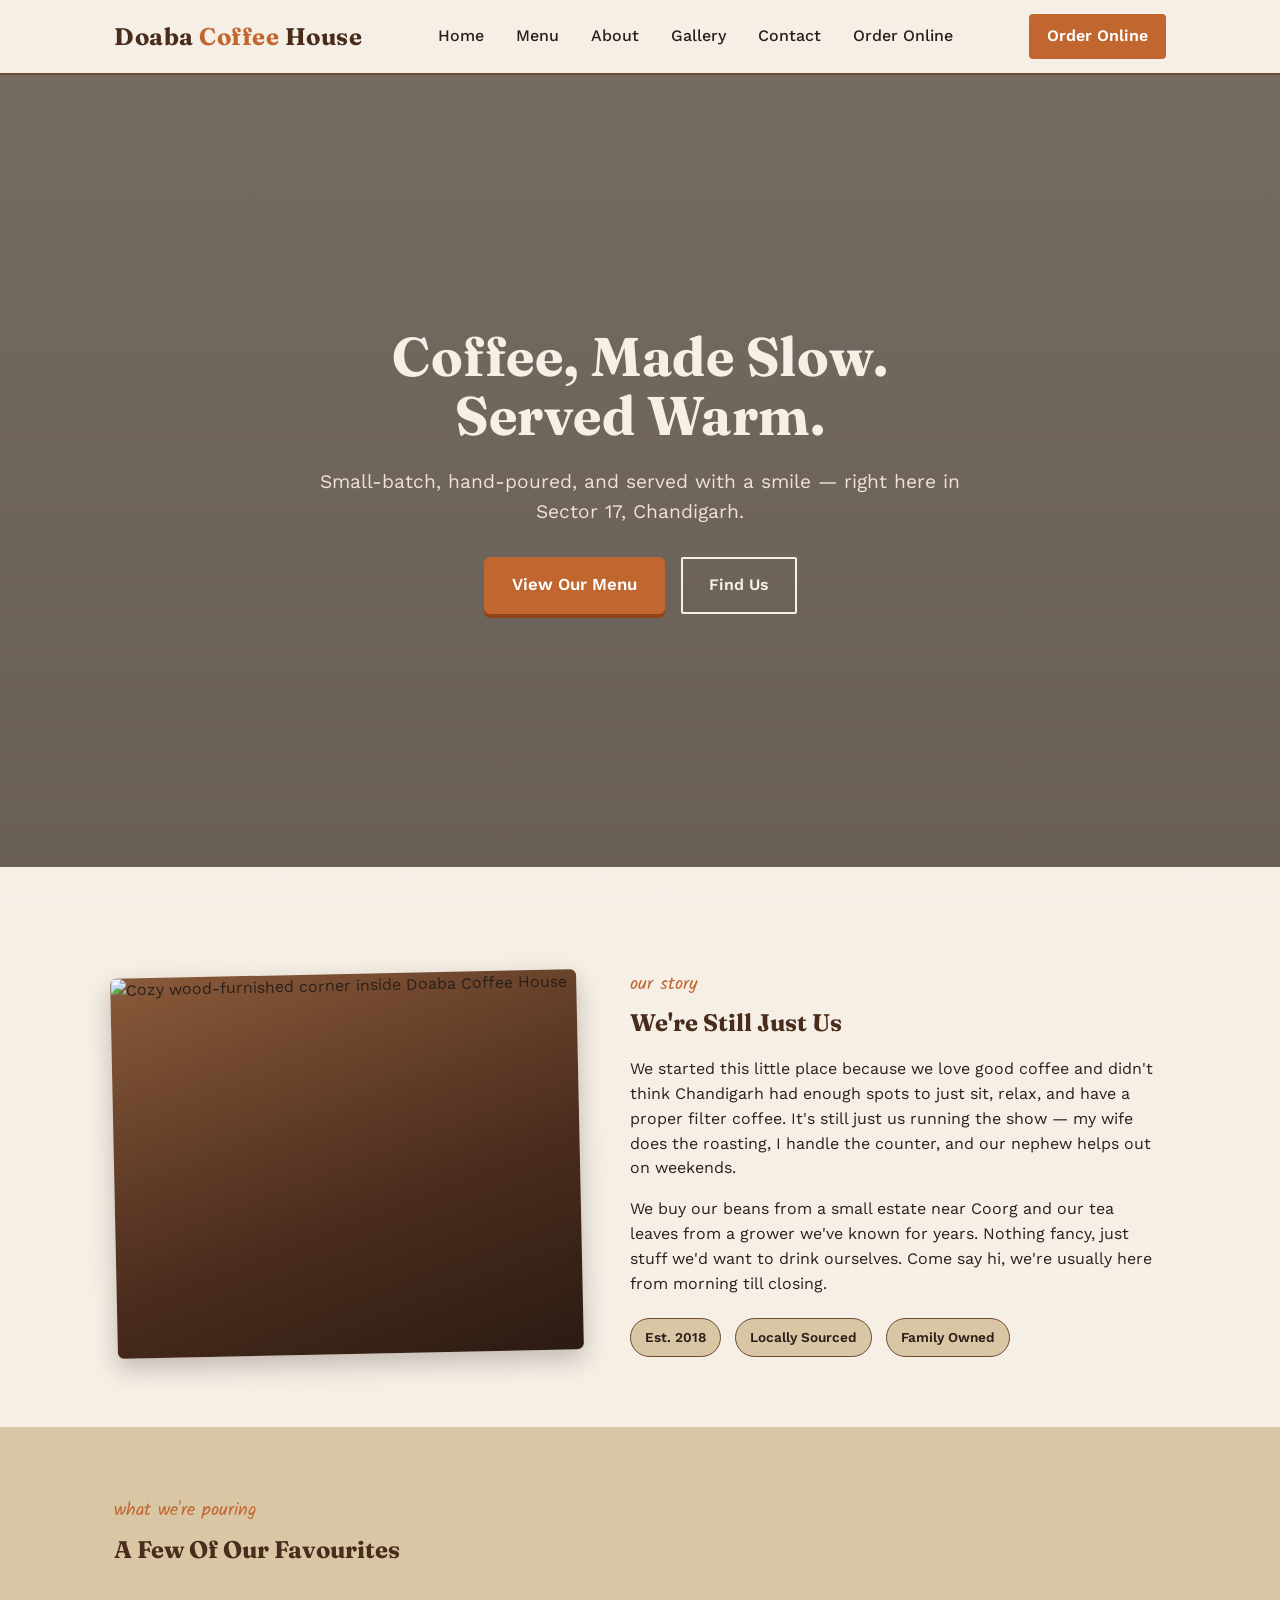
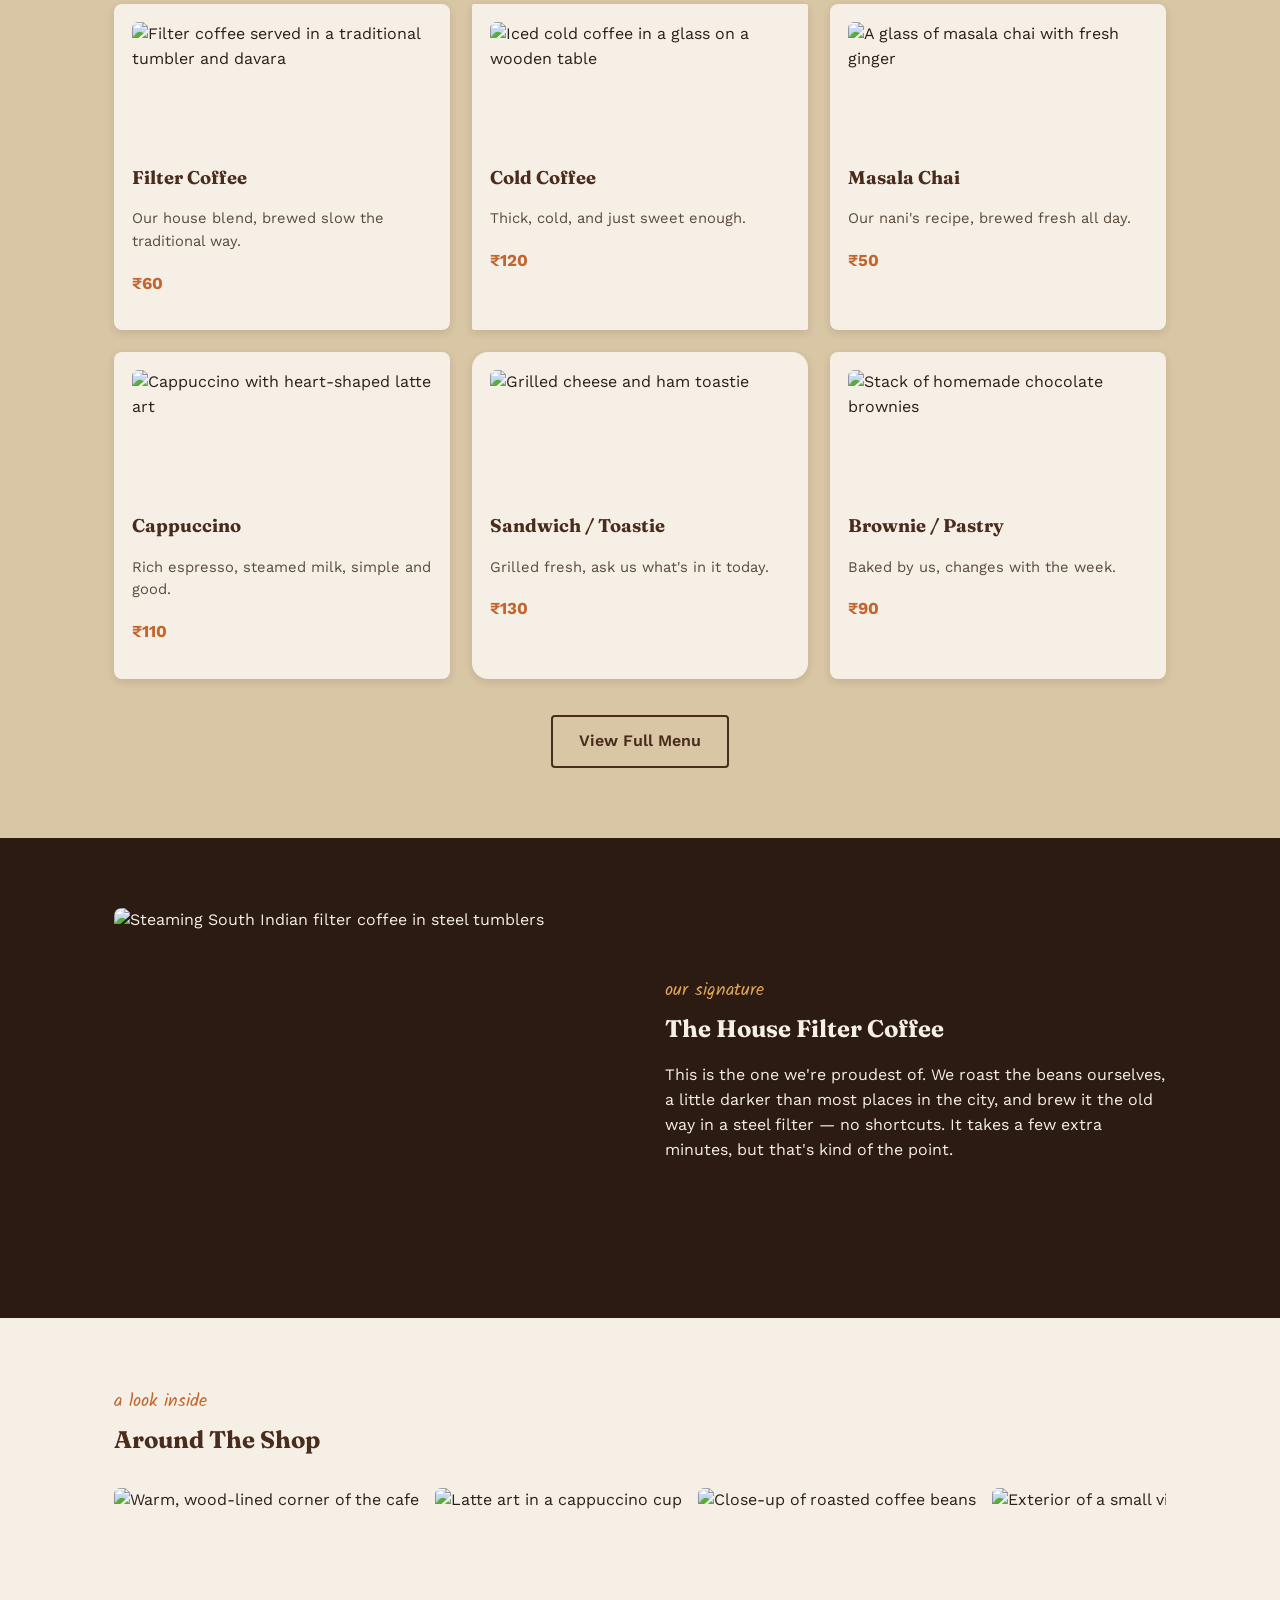
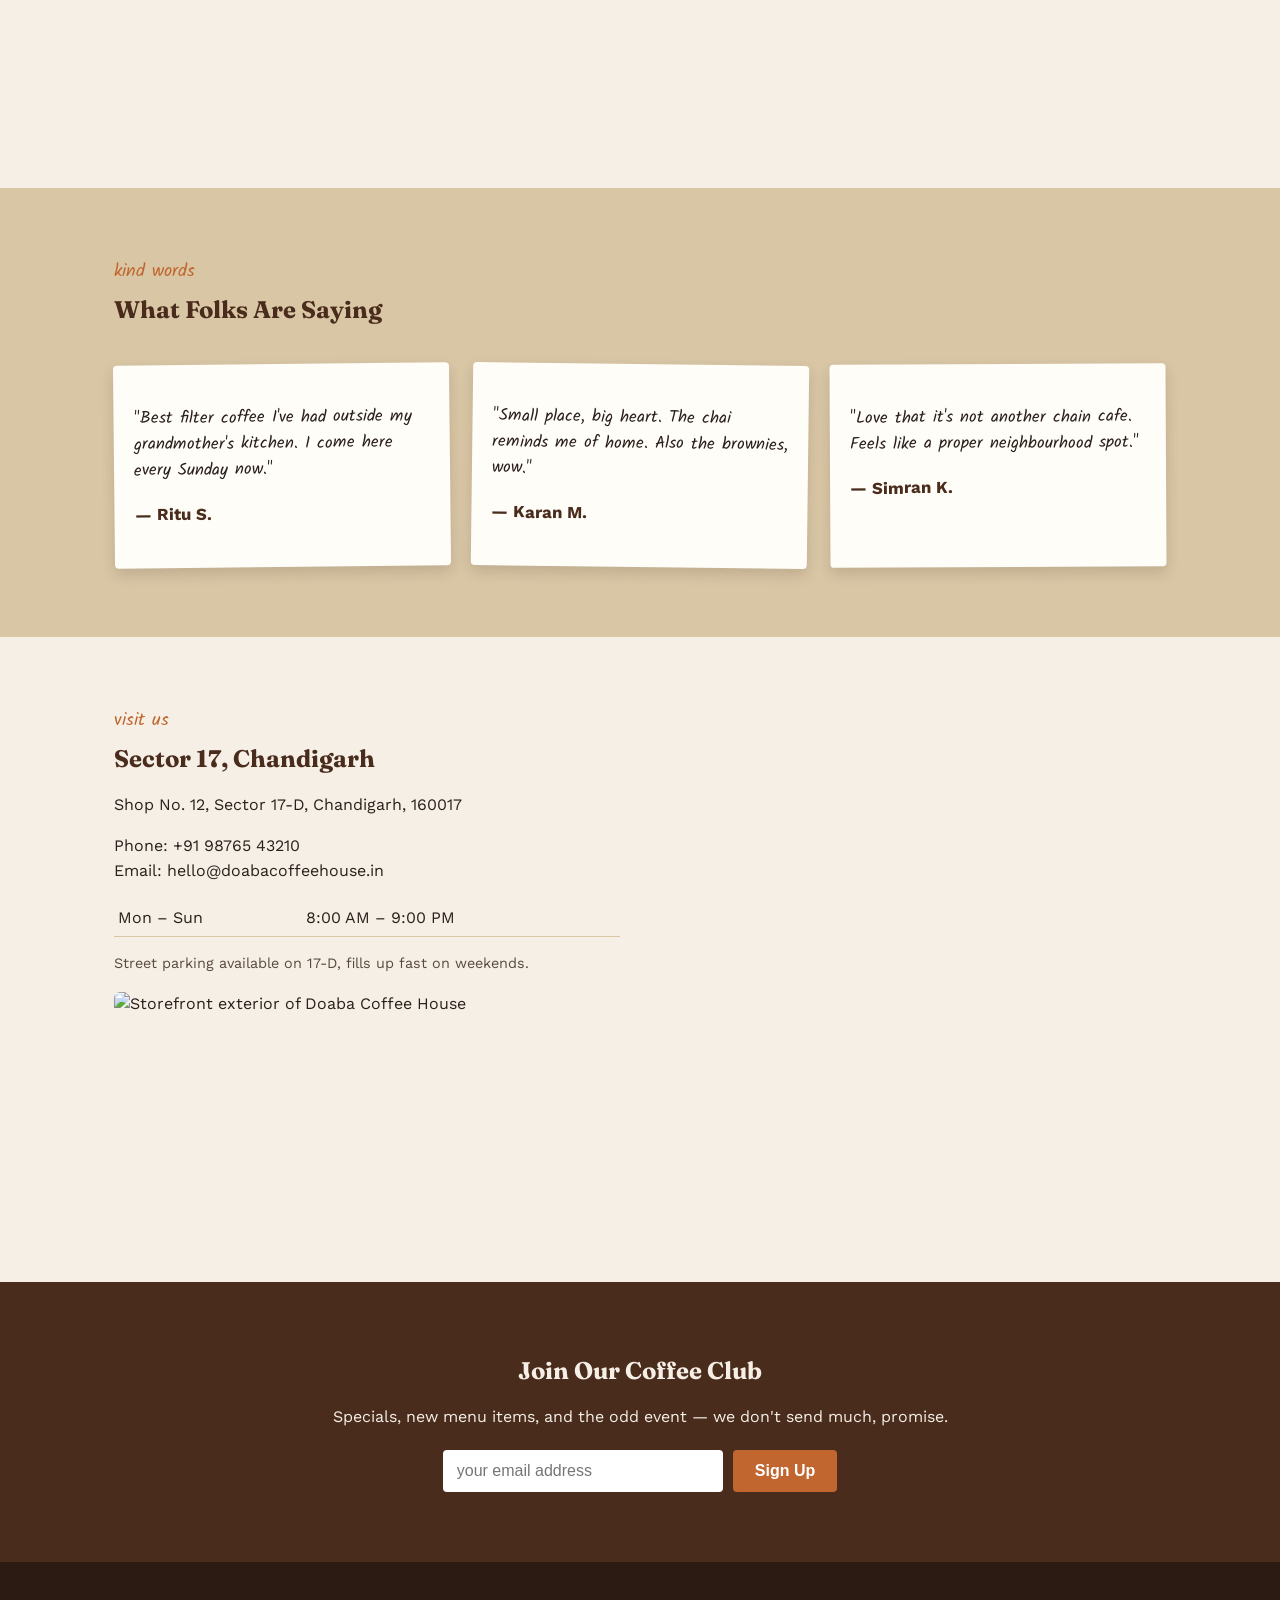
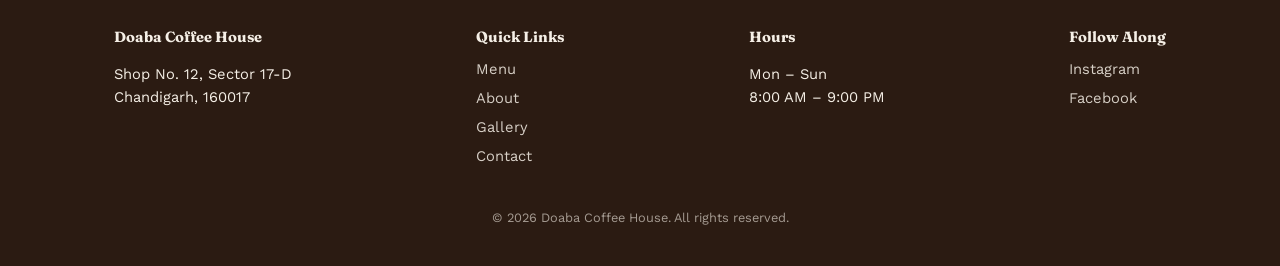
==== index.html @ 9ab860bd "Add files via upload" ====
<!DOCTYPE html>
<html lang="en">
<head>
<meta charset="UTF-8">
<meta name="viewport" content="width=device-width, initial-scale=1.0">
<title>Doaba Coffee House | Filter Coffee & Chai, Sector 17, Chandigarh</title>
<meta name="description" content="Doaba Coffee House - small, family-run coffee shop in Sector 17-D, Chandigarh. Hand-poured filter coffee, masala chai, snacks. Open daily 8am-9pm.">
<link rel="preconnect" href="https://fonts.googleapis.com">
<link href="https://fonts.googleapis.com/css2?family=Fraunces:opsz,wght@9..144,400;9..144,600;9..144,700&family=Work+Sans:wght@400;500;600;700&family=Kalam:wght@400;700&display=swap" rel="stylesheet">
<link rel="stylesheet" href="styles.css">
</head>
<body>

<header>
  <nav>
    <a href="#top" class="logo">Doaba <span>Coffee</span> House</a>
    <button class="hamburger" id="hamburgerBtn" aria-label="Open menu">&#9776;</button>
    <ul class="nav-links" id="navLinks">
      <li><a href="#top">Home</a></li>
      <li><a href="menu.html">Menu</a></li>
      <li><a href="about.html">About</a></li>
      <li><a href="gallery.html">Gallery</a></li>
      <li><a href="contact.html">Contact</a></li>
      <li><a href="#" class="nav-cta-mobile">Order Online</a></li>
    </ul>
    <a href="#" class="nav-cta">Order Online</a>
  </nav>
</header>

<section class="hero" id="top">
  <div class="hero-content">
    <h1>Coffee, Made Slow.<br>Served Warm.</h1>
    <p class="sub">Small-batch, hand-poured, and served with a smile — right here in Sector 17, Chandigarh.</p>
    <div class="hero-ctas">
      <a href="menu.html" class="btn-primary">View Our Menu</a>
      <a href="#location" class="btn-secondary">Find Us</a>
    </div>
  </div>
</section>

<div class="torn"></div>

<section class="about kraft-texture" id="about">
  <div class="wrap about-grid">
    <div class="about-photo"><img src="https://images.pexels.com/photos/33683554/pexels-photo-33683554.jpeg?auto=compress&cs=tinysrgb&w=900" alt="Cozy wood-furnished corner inside Doaba Coffee House" loading="lazy"></div>
    <div>
      <span class="section-label">our story</span>
      <h2>We're Still Just Us</h2>
      <p>We started this little place because we love good coffee and didn't think Chandigarh had enough spots to just sit, relax, and have a proper filter coffee. It's still just us running the show — my wife does the roasting, I handle the counter, and our nephew helps out on weekends.</p>
      <p>We buy our beans from a small estate near Coorg and our tea leaves from a grower we've known for years. Nothing fancy, just stuff we'd want to drink ourselves. Come say hi, we're usually here from morning till closing.</p>
      <div class="badge-row">
        <span class="badge">Est. 2018</span>
        <span class="badge">Locally Sourced</span>
        <span class="badge">Family Owned</span>
      </div>
    </div>
  </div>
</section>

<section class="menu-preview">
  <div class="wrap">
    <span class="section-label">what we're pouring</span>
    <h2>A Few Of Our Favourites</h2>
    <div class="menu-grid">
      <div class="menu-card"><div class="menu-photo"><img src="https://images.pexels.com/photos/16128085/pexels-photo-16128085.jpeg?auto=compress&cs=tinysrgb&w=500" alt="Filter coffee served in a traditional tumbler and davara" loading="lazy"></div><h3>Filter Coffee</h3><p class="desc">Our house blend, brewed slow the traditional way.</p><p class="price">₹60</p></div>
      <div class="menu-card"><div class="menu-photo"><img src="https://images.pexels.com/photos/33996378/pexels-photo-33996378.jpeg?auto=compress&cs=tinysrgb&w=500" alt="Iced cold coffee in a glass on a wooden table" loading="lazy"></div><h3>Cold Coffee</h3><p class="desc">Thick, cold, and just sweet enough.</p><p class="price">₹120</p></div>
      <div class="menu-card"><div class="menu-photo"><img src="https://images.pexels.com/photos/29650995/pexels-photo-29650995.jpeg?auto=compress&cs=tinysrgb&w=500" alt="A glass of masala chai with fresh ginger" loading="lazy"></div><h3>Masala Chai</h3><p class="desc">Our nani's recipe, brewed fresh all day.</p><p class="price">₹50</p></div>
      <div class="menu-card"><div class="menu-photo"><img src="https://images.pexels.com/photos/12703064/pexels-photo-12703064.jpeg?auto=compress&cs=tinysrgb&w=500" alt="Cappuccino with heart-shaped latte art" loading="lazy"></div><h3>Cappuccino</h3><p class="desc">Rich espresso, steamed milk, simple and good.</p><p class="price">₹110</p></div>
      <div class="menu-card"><div class="menu-photo"><img src="https://images.pexels.com/photos/15110224/pexels-photo-15110224.jpeg?auto=compress&cs=tinysrgb&w=500" alt="Grilled cheese and ham toastie" loading="lazy"></div><h3>Sandwich / Toastie</h3><p class="desc">Grilled fresh, ask us what's in it today.</p><p class="price">₹130</p></div>
      <div class="menu-card"><div class="menu-photo"><img src="https://images.pexels.com/photos/30924034/pexels-photo-30924034.jpeg?auto=compress&cs=tinysrgb&w=500" alt="Stack of homemade chocolate brownies" loading="lazy"></div><h3>Brownie / Pastry</h3><p class="desc">Baked by us, changes with the week.</p><p class="price">₹90</p></div>
    </div>
    <div class="center-btn"><a href="menu.html" class="btn-outline">View Full Menu</a></div>
  </div>
</section>

<section class="signature wood-texture">
  <div class="wrap sig-grid">
    <div class="sig-photo"><img src="https://images.pexels.com/photos/38201891/pexels-photo-38201891.jpeg?auto=compress&cs=tinysrgb&w=1000" alt="Steaming South Indian filter coffee in steel tumblers" loading="lazy"></div>
    <div>
      <span class="section-label" style="color:#e0a458;">our signature</span>
      <h2>The House Filter Coffee</h2>
      <p>This is the one we're proudest of. We roast the beans ourselves, a little darker than most places in the city, and brew it the old way in a steel filter — no shortcuts. It takes a few extra minutes, but that's kind of the point.</p>
    </div>
  </div>
</section>

<section class="gallery">
  <div class="wrap">
    <span class="section-label">a look inside</span>
    <h2>Around The Shop</h2>
    <div class="gallery-strip">
      <div class="g-item"><img src="https://images.pexels.com/photos/34153867/pexels-photo-34153867.jpeg?auto=compress&cs=tinysrgb&w=500" alt="Warm, wood-lined corner of the cafe" loading="lazy"></div>
      <div class="g-item"><img src="https://images.pexels.com/photos/12703064/pexels-photo-12703064.jpeg?auto=compress&cs=tinysrgb&w=500" alt="Latte art in a cappuccino cup" loading="lazy"></div>
      <div class="g-item"><img src="https://images.pexels.com/photos/4109744/pexels-photo-4109744.jpeg?auto=compress&cs=tinysrgb&w=500" alt="Close-up of roasted coffee beans" loading="lazy"></div>
      <div class="g-item"><img src="https://images.pexels.com/photos/17098863/pexels-photo-17098863.jpeg?auto=compress&cs=tinysrgb&w=500" alt="Exterior of a small vintage cafe" loading="lazy"></div>
      <div class="g-item"><img src="https://images.pexels.com/photos/30630942/pexels-photo-30630942.jpeg?auto=compress&cs=tinysrgb&w=500" alt="Latte art on a wooden cafe table" loading="lazy"></div>
      <div class="g-item"><img src="https://images.pexels.com/photos/5946623/pexels-photo-5946623.jpeg?auto=compress&cs=tinysrgb&w=500" alt="Top-down view of masala chai" loading="lazy"></div>
    </div>
  </div>
</section>

<section class="testimonials">
  <div class="wrap">
    <span class="section-label">kind words</span>
    <h2>What Folks Are Saying</h2>
    <div class="test-grid">
      <div class="test-card"><p>"Best filter coffee I've had outside my grandmother's kitchen. I come here every Sunday now."</p><p class="name">— Ritu S.</p></div>
      <div class="test-card"><p>"Small place, big heart. The chai reminds me of home. Also the brownies, wow."</p><p class="name">— Karan M.</p></div>
      <div class="test-card"><p>"Love that it's not another chain cafe. Feels like a proper neighbourhood spot."</p><p class="name">— Simran K.</p></div>
    </div>
  </div>
</section>

<section class="location kraft-texture" id="location">
  <div class="wrap loc-grid">
    <div>
      <span class="section-label">visit us</span>
      <h2>Sector 17, Chandigarh</h2>
      <p>Shop No. 12, Sector 17-D, Chandigarh, 160017</p>
      <p>Phone: +91 98765 43210<br>Email: hello@doabacoffeehouse.in</p>
      <table class="hours-table">
        <tr><td>Mon – Sun</td><td>8:00 AM – 9:00 PM</td></tr>
      </table>
      <p style="font-size:.9rem; color:#5a4a3d;">Street parking available on 17-D, fills up fast on weekends.</p>
      <div class="storefront-photo"><img src="https://images.pexels.com/photos/17098863/pexels-photo-17098863.jpeg?auto=compress&cs=tinysrgb&w=700" alt="Storefront exterior of Doaba Coffee House" loading="lazy"></div>
    </div>
    <div class="map-embed">
      <iframe src="https://www.google.com/maps?q=Sector+17,+Chandigarh&output=embed" loading="lazy" allowfullscreen title="Map to Doaba Coffee House"></iframe>
    </div>
  </div>
</section>

<section class="newsletter">
  <div class="wrap">
    <h2>Join Our Coffee Club</h2>
    <p>Specials, new menu items, and the odd event — we don't send much, promise.</p>
    <form class="nl-form" id="nlForm">
      <input type="email" required placeholder="your email address" id="nlEmail">
      <button type="submit">Sign Up</button>
    </form>
    <p class="nl-msg" id="nlMsg">Thanks, we'll be in touch!</p>
  </div>
</section>

<footer>
  <div class="wrap footer-grid">
    <div class="footer-col">
      <h4>Doaba Coffee House</h4>
      <p>Shop No. 12, Sector 17-D<br>Chandigarh, 160017</p>
    </div>
    <div class="footer-col">
      <h4>Quick Links</h4>
      <ul>
        <li><a href="menu.html">Menu</a></li>
        <li><a href="about.html">About</a></li>
        <li><a href="gallery.html">Gallery</a></li>
        <li><a href="contact.html">Contact</a></li>
      </ul>
    </div>
    <div class="footer-col">
      <h4>Hours</h4>
      <p>Mon – Sun<br>8:00 AM – 9:00 PM</p>
    </div>
    <div class="footer-col">
      <h4>Follow Along</h4>
      <ul>
        <li><a href="#">Instagram</a></li>
        <li><a href="#">Facebook</a></li>
      </ul>
    </div>
  </div>
  <p class="copyright">&copy; 2026 Doaba Coffee House. All rights reserved.</p>
</footer>

<script>
  const hamburgerBtn = document.getElementById('hamburgerBtn');
  const navLinks = document.getElementById('navLinks');
  hamburgerBtn.addEventListener('click', () => navLinks.classList.toggle('open'));
  document.querySelectorAll('.nav-links a').forEach(a => a.addEventListener('click', () => navLinks.classList.remove('open')));

  const nlForm = document.getElementById('nlForm');
  nlForm.addEventListener('submit', function(e){
    e.preventDefault();
    document.getElementById('nlMsg').style.display = 'block';
    nlForm.reset();
  });

  // simple fade-in on scroll
  document.querySelectorAll('section').forEach(s => s.classList.add('fade-in'));
  const obs = new IntersectionObserver((entries) => {
    entries.forEach(en => { if(en.isIntersecting) en.target.classList.add('shown'); });
  }, {threshold:0.1});
  document.querySelectorAll('.fade-in').forEach(el => obs.observe(el));
</script>

</body>
</html>
---- styles.css ----
:root{
    --cream:#F5EFE6;
    --espresso:#2B1B12;
    --brown:#4A2C1D;
    --brown-light:#6F4A32;
    --terracotta:#C1662F;
    --kraft:#D9C6A5;
    --charcoal:#2A1F1A;
  }
  *{box-sizing:border-box;}
  html{scroll-behavior:smooth;}
  body{
    margin:0;
    background:var(--cream);
    color:var(--charcoal);
    font-family:'Work Sans', sans-serif;
    line-height:1.55;
  }
  h1,h2,h3{
    font-family:'Fraunces', serif;
    color:var(--brown);
    margin:0 0 .4em 0;
  }
  .script{font-family:'Kalam', cursive;}
  a{color:inherit;}
  img{max-width:100%; display:block;}
  .wrap{max-width:1100px; margin:0 auto; padding:0 24px;}

  /* kraft paper texture (css only, no external images) */
  .kraft-texture{
    background-color:var(--kraft);
    background-image:
      repeating-linear-gradient(0deg, rgba(74,44,29,0.03) 0px, rgba(74,44,29,0.03) 1px, transparent 1px, transparent 3px),
      repeating-linear-gradient(90deg, rgba(74,44,29,0.02) 0px, rgba(74,44,29,0.02) 1px, transparent 1px, transparent 4px);
  }
  .wood-texture{
    background-color:var(--espresso);
    background-image: repeating-linear-gradient(100deg, rgba(255,255,255,0.02) 0px, rgba(255,255,255,0.02) 2px, transparent 2px, transparent 22px);
  }

  /* NAVBAR */
  header{
    position:sticky; top:0; z-index:50;
    background:var(--cream);
    border-bottom:2px solid var(--brown-light);
  }
  nav{
    display:flex; align-items:center; justify-content:space-between;
    max-width:1100px; margin:0 auto; padding:14px 24px;
  }
  .logo{
    font-family:'Fraunces', serif; font-size:1.5rem; font-weight:700;
    color:var(--brown); text-decoration:none; letter-spacing:.5px;
  }
  .logo span{color:var(--terracotta);}
  .nav-links{
    display:flex; gap:28px; list-style:none; margin:0; padding:0;
    font-weight:500;
  }
  .nav-links a{text-decoration:none; color:var(--charcoal); padding:4px 2px;}
  .nav-links a:hover{color:var(--terracotta); border-bottom:2px solid var(--terracotta);}
  .nav-cta{
    background:var(--terracotta); color:#fff !important; padding:10px 18px;
    border-radius:4px; text-decoration:none; font-weight:600; white-space:nowrap;
  }
  .nav-cta:hover{background:#a5541f;}
  .hamburger{display:none; background:none; border:none; font-size:1.8rem; color:var(--brown); cursor:pointer;}

  @media (max-width:820px){
    .nav-links{
      position:fixed; top:64px; right:0; height:calc(100% - 64px); width:220px;
      background:var(--kraft); flex-direction:column; padding:24px; gap:20px;
      transform:translateX(100%); transition:transform .25s ease; box-shadow:-4px 0 10px rgba(0,0,0,.15);
    }
    .nav-links.open{transform:translateX(0);}
    .hamburger{display:block;}
    .nav-cta{display:none;}
    .nav-links .nav-cta-mobile{display:inline-block; background:var(--terracotta); color:#fff; padding:10px 16px; border-radius:4px; text-align:center;}
  }

  /* HERO */
  .hero{
    position:relative;
    min-height:88vh;
    display:flex; align-items:center; justify-content:center;
    text-align:center;
    background:
      linear-gradient(rgba(30,18,10,0.6), rgba(30,18,10,0.65)),
      url('https://images.pexels.com/photos/34153867/pexels-photo-34153867.jpeg?auto=compress&cs=tinysrgb&w=1920') center 62%/cover no-repeat;
    color:var(--cream);
    padding:40px 20px;
    overflow:hidden;
  }
  .steam{position:absolute; opacity:.5;}
  .hero-content{position:relative; z-index:2; max-width:640px;}
  .hero h1{
    color:var(--cream);
    font-size:3.4rem;
    font-weight:700;
    line-height:1.08;
    letter-spacing:.5px;
    margin-top:0;
    /* intentionally a touch large / not perfectly centered-feeling */
  }
  .hero p.sub{
    font-size:1.2rem; margin:18px 0 30px 0; color:#EFE3D3;
  }
  .hero-ctas{display:flex; gap:16px; justify-content:center; flex-wrap:wrap;}
  .btn-primary{
    background:var(--terracotta); color:#fff; padding:14px 28px;
    border-radius:6px; text-decoration:none; font-weight:600; font-size:1.05rem;
    box-shadow:0 4px 0 #8f4519;
    display:inline-block;
  }
  .btn-primary:hover{transform:translateY(2px); box-shadow:0 2px 0 #8f4519;}
  .btn-secondary{
    background:transparent; color:var(--cream); padding:14px 26px;
    border:2px solid var(--cream); border-radius:2px; text-decoration:none; font-weight:600;
  }
  .btn-secondary:hover{background:rgba(255,255,255,0.12);}

  section{padding:70px 0;}
  .section-label{
    font-family:'Kalam', cursive; color:var(--terracotta); font-size:1.1rem;
    display:block; margin-bottom:6px;
  }

  /* torn paper divider */
  .torn{
    height:34px; width:100%;
    background:var(--cream);
    clip-path: polygon(0% 100%, 3% 40%, 7% 90%, 12% 30%, 17% 80%, 22% 20%, 28% 70%, 33% 10%, 39% 60%, 45% 15%, 51% 75%, 57% 25%, 63% 65%, 69% 5%, 75% 55%, 81% 20%, 87% 70%, 93% 15%, 100% 60%, 100% 100%);
  }

  /* ABOUT */
  .about{background:var(--cream);}
  .about-grid{display:grid; grid-template-columns:1fr 1.15fr; gap:50px; align-items:center;}
  @media (max-width:760px){.about-grid{grid-template-columns:1fr;}}
  .about-photo{
    height:380px; border-radius:6px;
    background:linear-gradient(160deg,#8a5a3a,#4a2c1d 60%, #2b1b12);
    position:relative; overflow:hidden;
    box-shadow:0 10px 24px rgba(43,27,18,.25);
    transform:rotate(-1.2deg);
  }
    .badge-row{display:flex; gap:14px; margin-top:22px; flex-wrap:wrap;}
  .badge{
    background:var(--kraft); padding:8px 14px; border-radius:20px; font-size:.85rem; font-weight:600;
    border:1px solid var(--brown-light);
  }

  /* MENU PREVIEW */
  .menu-preview{background:var(--kraft);}
  .menu-grid{
    display:grid; grid-template-columns:repeat(3,1fr); gap:22px; margin-top:36px;
  }
  @media (max-width:760px){.menu-grid{grid-template-columns:1fr 1fr;}}
  @media (max-width:520px){.menu-grid{grid-template-columns:1fr;}}
  .menu-card{
    background:var(--cream); padding:18px; border-radius:8px;
    box-shadow:0 3px 8px rgba(43,27,18,.12);
  }
  /* intentionally mismatched corner styles on a couple of cards */
  .menu-card:nth-child(2){border-radius:2px;}
  .menu-card:nth-child(5){border-radius:16px;}
  .menu-photo{
    height:130px; border-radius:6px; margin-bottom:12px;
  }
              .menu-card h3{font-size:1.15rem; margin-bottom:4px;}
  .menu-card .desc{font-size:.92rem; color:#5a4a3d; margin-bottom:10px;}
  .menu-card .price{font-weight:700; color:var(--terracotta); font-size:1.05rem;}
  .menu-card:hover{background:#fffaf1;} /* simple, snappy hover, no transition */
  .center-btn{text-align:center; margin-top:36px;}
  .btn-outline{
    border:2px solid var(--brown); color:var(--brown); padding:12px 26px;
    border-radius:4px; text-decoration:none; font-weight:600; display:inline-block;
  }
  .btn-outline:hover{background:var(--brown); color:#fff;}

  /* SIGNATURE DRINK */
  .signature{background:var(--espresso); color:var(--cream);}
  .sig-grid{display:grid; grid-template-columns:1fr 1fr; gap:50px; align-items:center;}
  @media (max-width:760px){.sig-grid{grid-template-columns:1fr;}}
  .sig-photo{ height:340px; border-radius:8px; }
    .sig-grid h2{color:var(--cream);}

  /* GALLERY STRIP */
  .gallery{background:var(--cream);}
  .gallery-strip{
    display:flex; gap:16px; overflow-x:auto; padding:20px 0 10px 0;
    scrollbar-width:thin;
  }
  .gallery-strip .g-item{
    min-width:220px; height:220px; border-radius:6px; flex-shrink:0;
  }
            
  /* TESTIMONIALS */
  .testimonials{background:var(--kraft);}
  .test-grid{
    display:grid; grid-template-columns:repeat(3,1fr); gap:22px; margin-top:36px;
  }
  @media (max-width:760px){.test-grid{grid-template-columns:1fr;}}
  .test-card{
    background:#FFFDF8; padding:24px 20px; border-radius:4px;
    box-shadow:0 6px 14px rgba(43,27,18,.15);
    transform:rotate(-.6deg);
    position:relative;
  }
  .test-card:nth-child(2){transform:rotate(.7deg);}
  .test-card:nth-child(3){transform:rotate(-.3deg);}
  .test-card p{font-family:'Kalam', cursive; font-size:1.05rem; color:var(--charcoal);}
  .test-card .name{font-weight:700; margin-top:10px; font-family:'Work Sans', sans-serif; color:var(--brown);}

  /* LOCATION */
  .location{background:var(--cream);}
  .loc-grid{display:grid; grid-template-columns:1fr 1fr; gap:40px;}
  @media (max-width:760px){.loc-grid{grid-template-columns:1fr;}}
  .map-embed iframe{width:100%; height:300px; border:0; border-radius:6px;}
  .hours-table{width:100%; border-collapse:collapse; margin-top:14px;}
  .hours-table td{padding:6px 4px; border-bottom:1px solid var(--kraft);}
  .storefront-photo{ height:220px; border-radius:6px; margin-top:18px; }
  
  /* NEWSLETTER */
  .newsletter{background:var(--brown); color:var(--cream); text-align:center;}
  .newsletter h2{color:var(--cream);}
  .nl-form{display:flex; gap:10px; justify-content:center; margin-top:20px; flex-wrap:wrap;}
  .nl-form input{
    padding:12px 14px; border-radius:4px; border:none; width:280px; font-size:1rem;
  }
  .nl-form button{
    padding:12px 22px; border-radius:4px; border:none; background:var(--terracotta); color:#fff;
    font-weight:600; cursor:pointer; font-size:1rem;
  }
  .nl-form button:hover{background:#a5541f;}
  .nl-msg{margin-top:12px; font-family:'Kalam', cursive; display:none;}

  /* FOOTER */
  footer{background:var(--espresso); color:var(--cream); padding:44px 0 26px 0; font-size:.92rem;}
  .footer-grid{display:flex; justify-content:space-between; flex-wrap:wrap; gap:24px;}
  .footer-grid a{text-decoration:none; color:var(--cream); opacity:.85;}
  .footer-grid a:hover{opacity:1; color:var(--terracotta);}
  .footer-col h4{font-family:'Fraunces', serif; color:var(--cream); margin-bottom:10px;}
  .footer-col ul{list-style:none; padding:0; margin:0;}
  .footer-col li{margin-bottom:6px;}
  .copyright{text-align:center; margin-top:34px; opacity:.6; font-size:.8rem;}

  .fade-in{opacity:0; transform:translateY(14px);}
  .fade-in.shown{opacity:1; transform:none; transition:opacity .5s ease, transform .5s ease;}

/* ---- Sub-page banner (Menu/About/Gallery/Contact) ---- */
.page-banner{
  background:var(--espresso); color:var(--cream); text-align:center;
  padding:60px 20px 50px 20px;
}
.page-banner h1{color:var(--cream); font-size:2.6rem; margin-bottom:6px;}
.page-banner p{color:#e8d9c4; margin:0;}

/* ---- Full menu page ---- */
.menu-category{padding:50px 0;}
.menu-category:nth-child(even){background:var(--kraft);}
.menu-category h2{margin-bottom:22px;}
.full-menu-grid{
  display:grid; grid-template-columns:1fr 1fr; gap:18px 40px;
}
@media (max-width:650px){.full-menu-grid{grid-template-columns:1fr;}}
.menu-line{
  display:flex; justify-content:space-between; align-items:baseline;
  border-bottom:1px dashed var(--brown-light); padding:10px 0;
  gap:10px;
}
.menu-line .item-name{font-weight:600; color:var(--brown);}
.menu-line .item-name .diet{font-size:.75rem; margin-left:6px; font-weight:400; color:var(--terracotta);}
.menu-line .item-desc{font-size:.85rem; color:#5a4a3d; display:block; font-weight:400;}
.menu-line .item-price{font-weight:700; white-space:nowrap;}

/* ---- About page ---- */
.team-grid{display:grid; grid-template-columns:repeat(3,1fr); gap:26px; margin-top:30px;}
@media (max-width:700px){.team-grid{grid-template-columns:1fr 1fr;}}
@media (max-width:480px){.team-grid{grid-template-columns:1fr;}}
.team-card{text-align:center;}
.team-photo{
  height:180px; border-radius:8px; margin-bottom:12px;
}
.team-card h3{margin-bottom:2px; font-size:1.1rem;}
.team-card .role{color:var(--terracotta); font-weight:600; font-size:.9rem; margin-bottom:8px;}

.sourcing-block{display:grid; grid-template-columns:1fr 1fr; gap:40px; align-items:center; margin-top:40px;}
@media (max-width:700px){.sourcing-block{grid-template-columns:1fr;}}
.sourcing-photo{ height:260px; border-radius:8px; }

/* ---- Gallery page ---- */
.full-gallery-grid{
  display:grid; grid-template-columns:repeat(4,1fr); gap:14px; margin-top:30px;
}
@media (max-width:800px){.full-gallery-grid{grid-template-columns:repeat(3,1fr);}}
@media (max-width:560px){.full-gallery-grid{grid-template-columns:repeat(2,1fr);}}
.full-gallery-grid .g-full{
  height:180px; border-radius:6px; cursor:pointer;
}

.lightbox{
  display:none; position:fixed; inset:0; background:rgba(20,12,8,.88);
  z-index:200; align-items:center; justify-content:center;
}
.lightbox.open{display:flex;}
.lightbox-inner{
  width:min(560px, 88vw); height:min(420px, 60vh); border-radius:8px;
  position:relative; background:#2b1b12;
}
.lightbox-close{
  position:absolute; top:-40px; right:0; color:#fff; font-size:1.8rem;
  background:none; border:none; cursor:pointer;
}

/* ---- Contact page ---- */
.contact-grid{display:grid; grid-template-columns:1fr 1fr; gap:50px; margin-top:10px;}
@media (max-width:760px){.contact-grid{grid-template-columns:1fr;}}
.contact-form label{display:block; font-weight:600; margin:14px 0 6px 0; color:var(--brown);}
.contact-form input, .contact-form textarea{
  width:100%; padding:11px 12px; border:1px solid var(--brown-light); border-radius:4px;
  font-family:'Work Sans', sans-serif; font-size:1rem; background:#fffaf1;
}
.contact-form textarea{resize:vertical; min-height:110px;}
.contact-form button{
  margin-top:18px; background:var(--terracotta); color:#fff; border:none;
  padding:13px 26px; border-radius:4px; font-weight:600; font-size:1rem; cursor:pointer;
}
.contact-form button:hover{background:#a5541f;}
.contact-msg{display:none; margin-top:14px; font-family:'Kalam', cursive; color:var(--brown); font-size:1.05rem;}
.contact-info p{margin:6px 0;}
.contact-info .map-embed iframe{margin-top:16px;}


/* Real photos inside placeholder containers */
.about-photo, .menu-photo, .sig-photo, .g-item, .g-full, .storefront-photo,
.team-photo, .sourcing-photo, .lightbox-inner{
  overflow:hidden;
}
.about-photo img, .menu-photo img, .sig-photo img, .g-item img, .g-full img,
.storefront-photo img, .team-photo img, .sourcing-photo img, .lightbox-inner img{
  width:100%; height:100%; object-fit:cover; display:block;
}
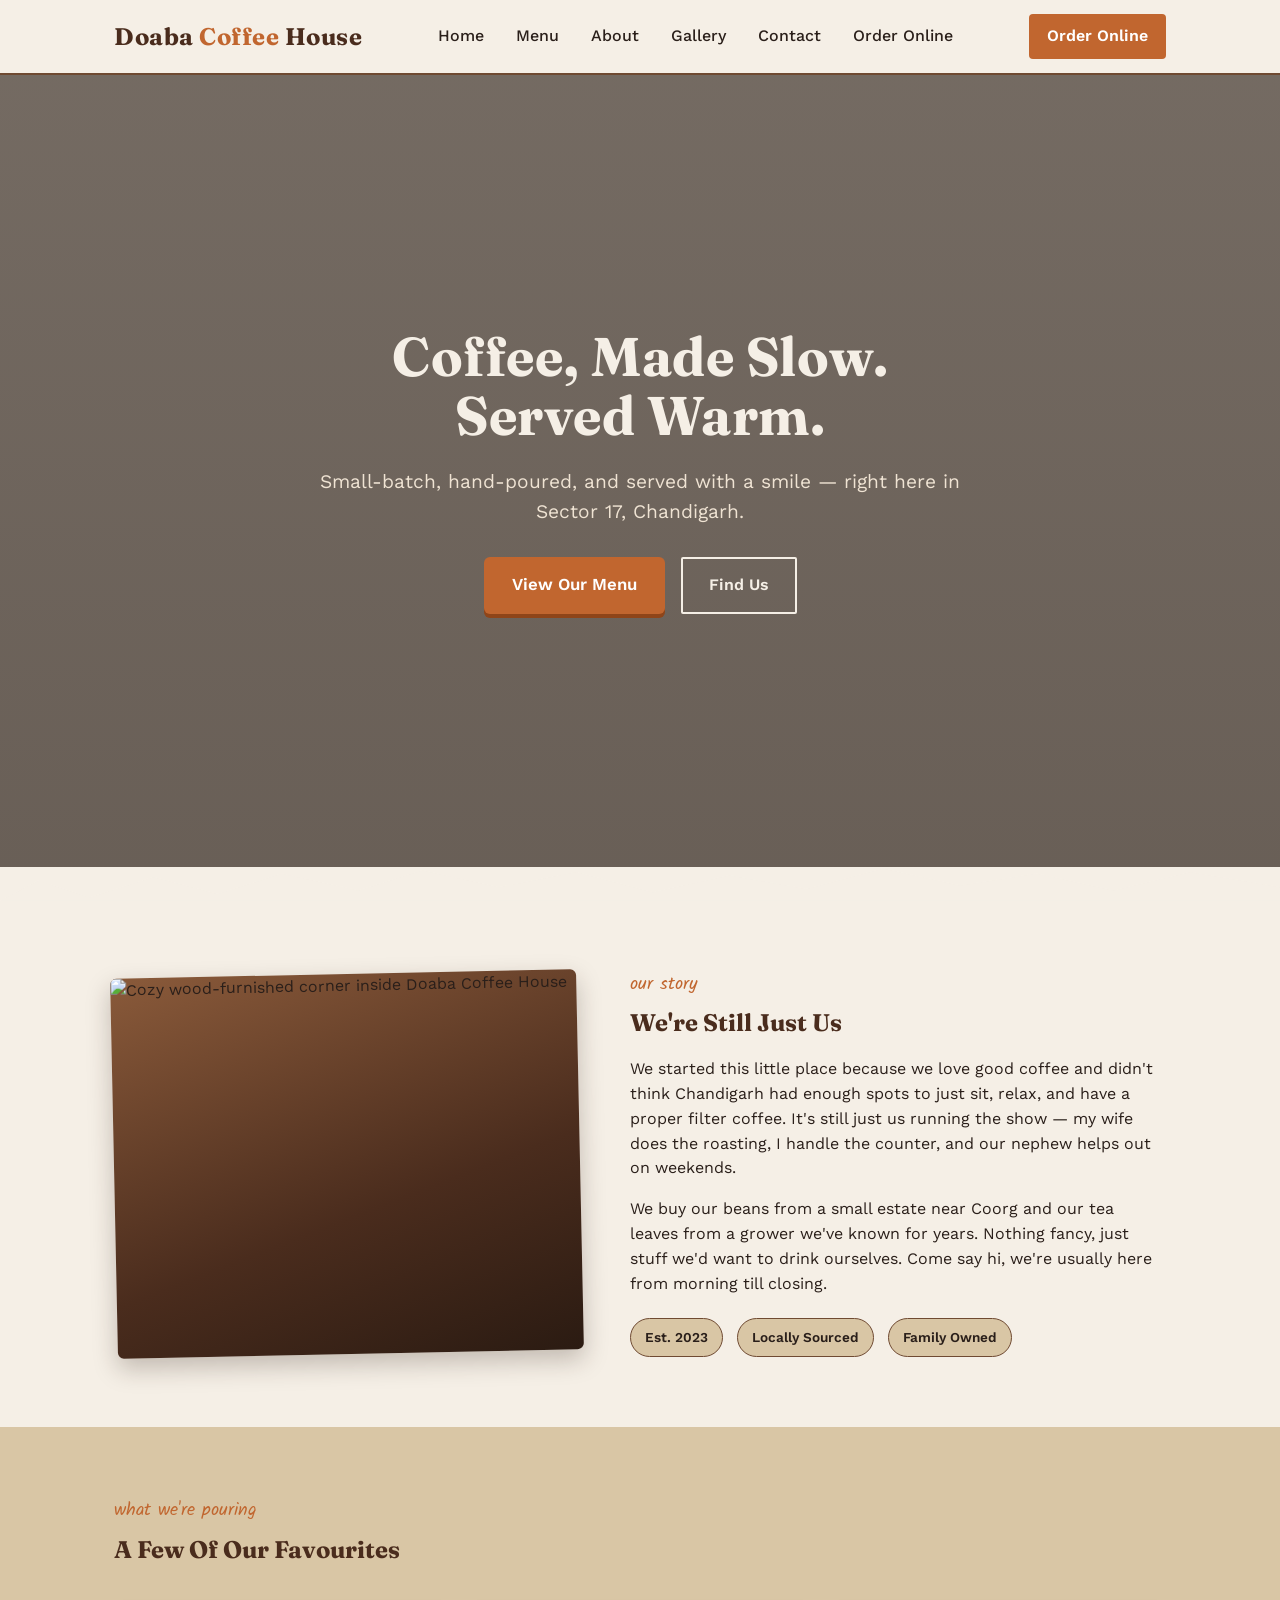
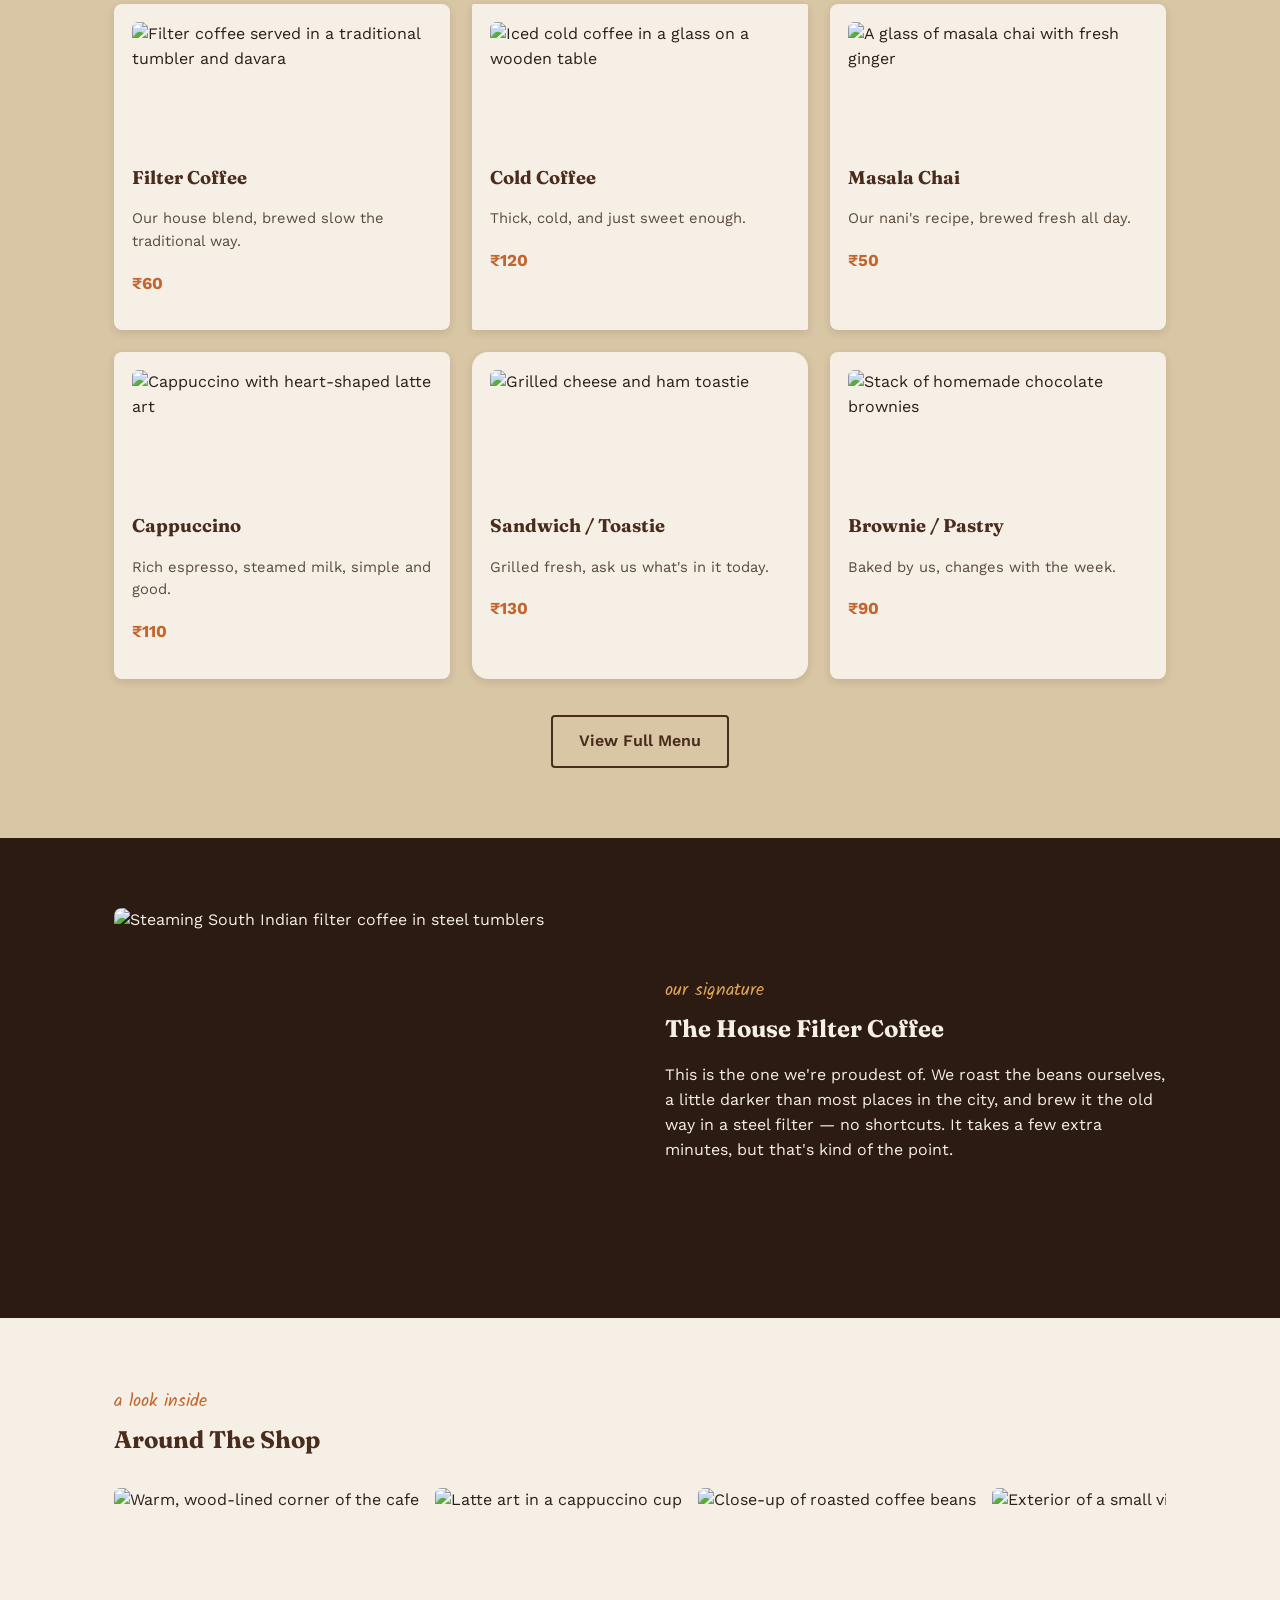
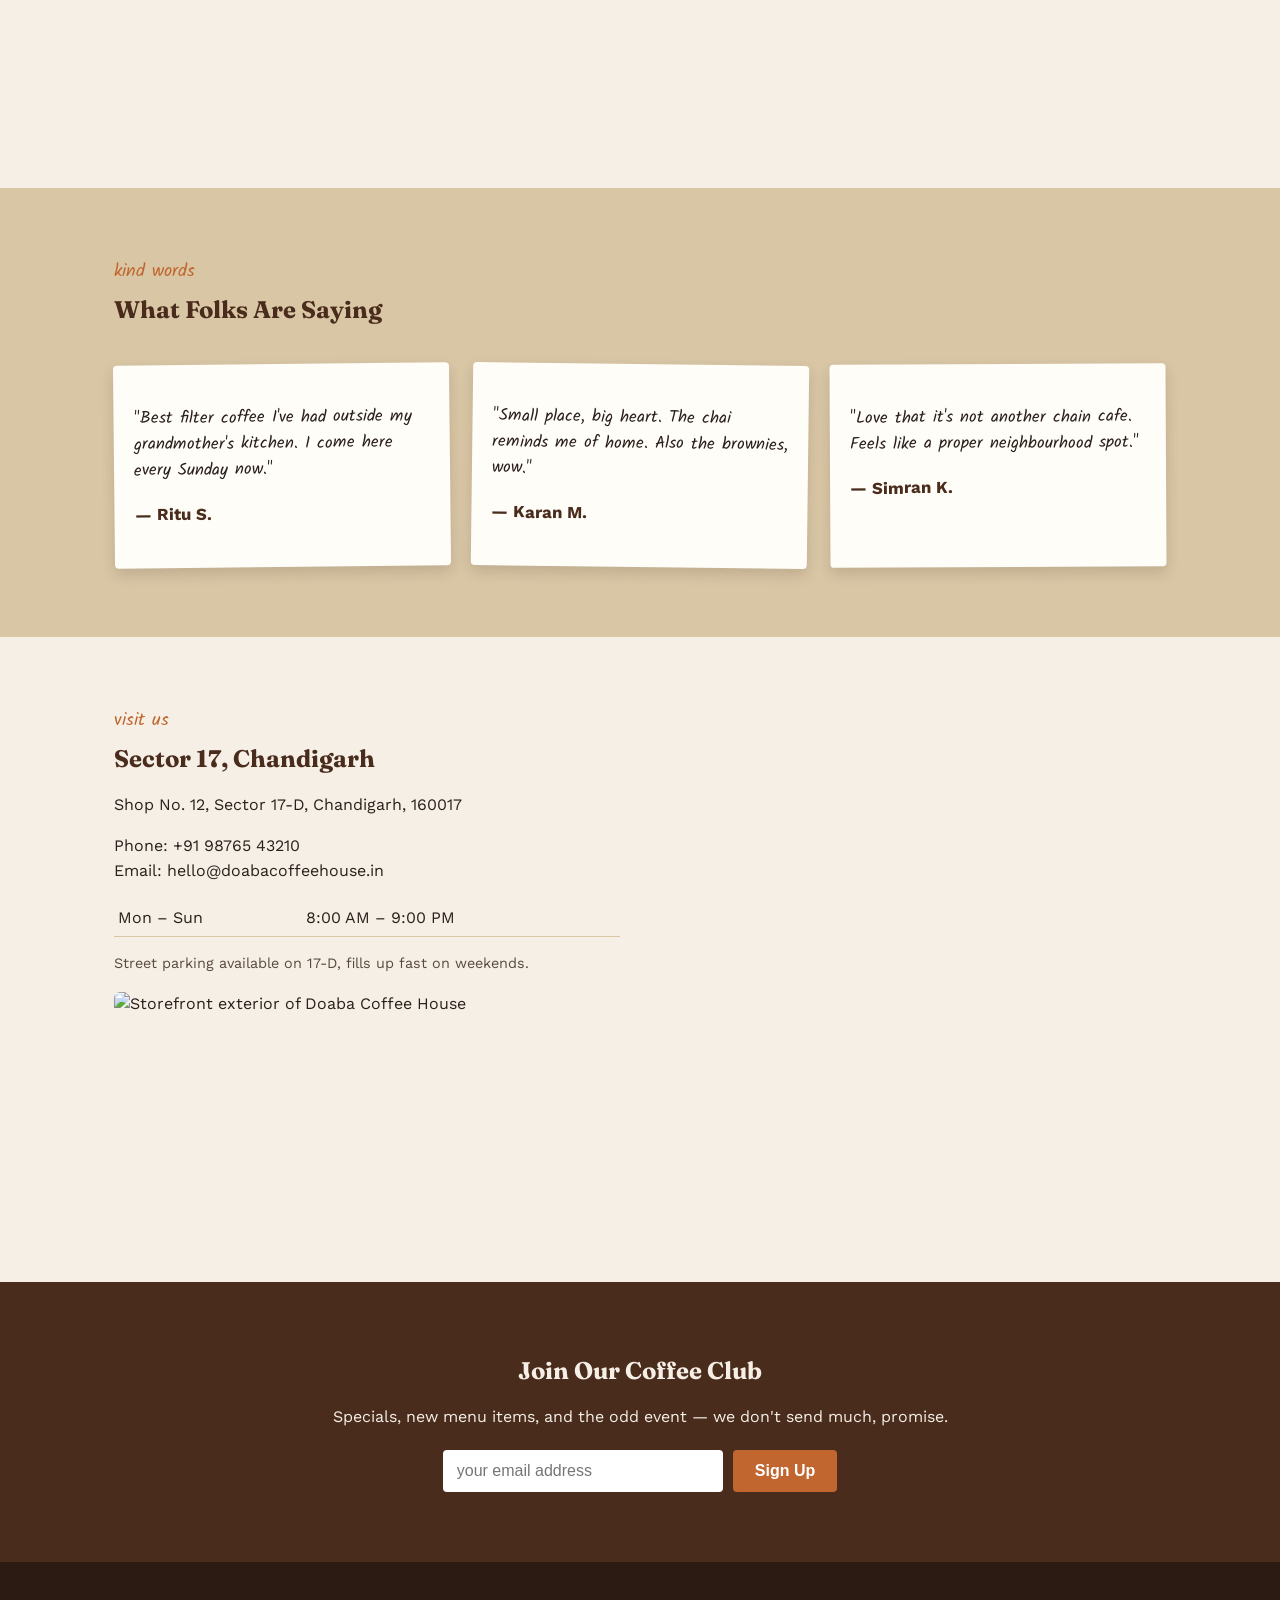
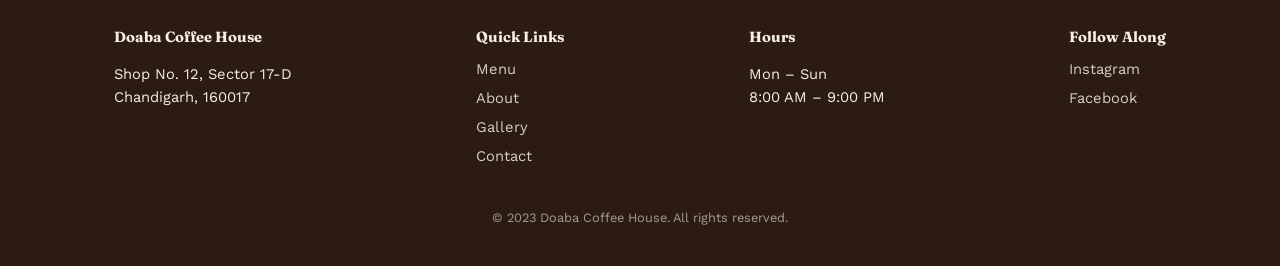
==== commit 19091a00: "Update" ====
--- a/index.html
+++ b/index.html
@@ -49,7 +49,7 @@
       <p>We started this little place because we love good coffee and didn't think Chandigarh had enough spots to just sit, relax, and have a proper filter coffee. It's still just us running the show — my wife does the roasting, I handle the counter, and our nephew helps out on weekends.</p>
       <p>We buy our beans from a small estate near Coorg and our tea leaves from a grower we've known for years. Nothing fancy, just stuff we'd want to drink ourselves. Come say hi, we're usually here from morning till closing.</p>
       <div class="badge-row">
-        <span class="badge">Est. 2018</span>
+        <span class="badge">Est. 2023</span>
         <span class="badge">Locally Sourced</span>
         <span class="badge">Family Owned</span>
       </div>
@@ -169,7 +169,7 @@
       </ul>
     </div>
   </div>
-  <p class="copyright">&copy; 2026 Doaba Coffee House. All rights reserved.</p>
+  <p class="copyright">&copy; 2023 Doaba Coffee House. All rights reserved.</p>
 </footer>
 
 <script>
